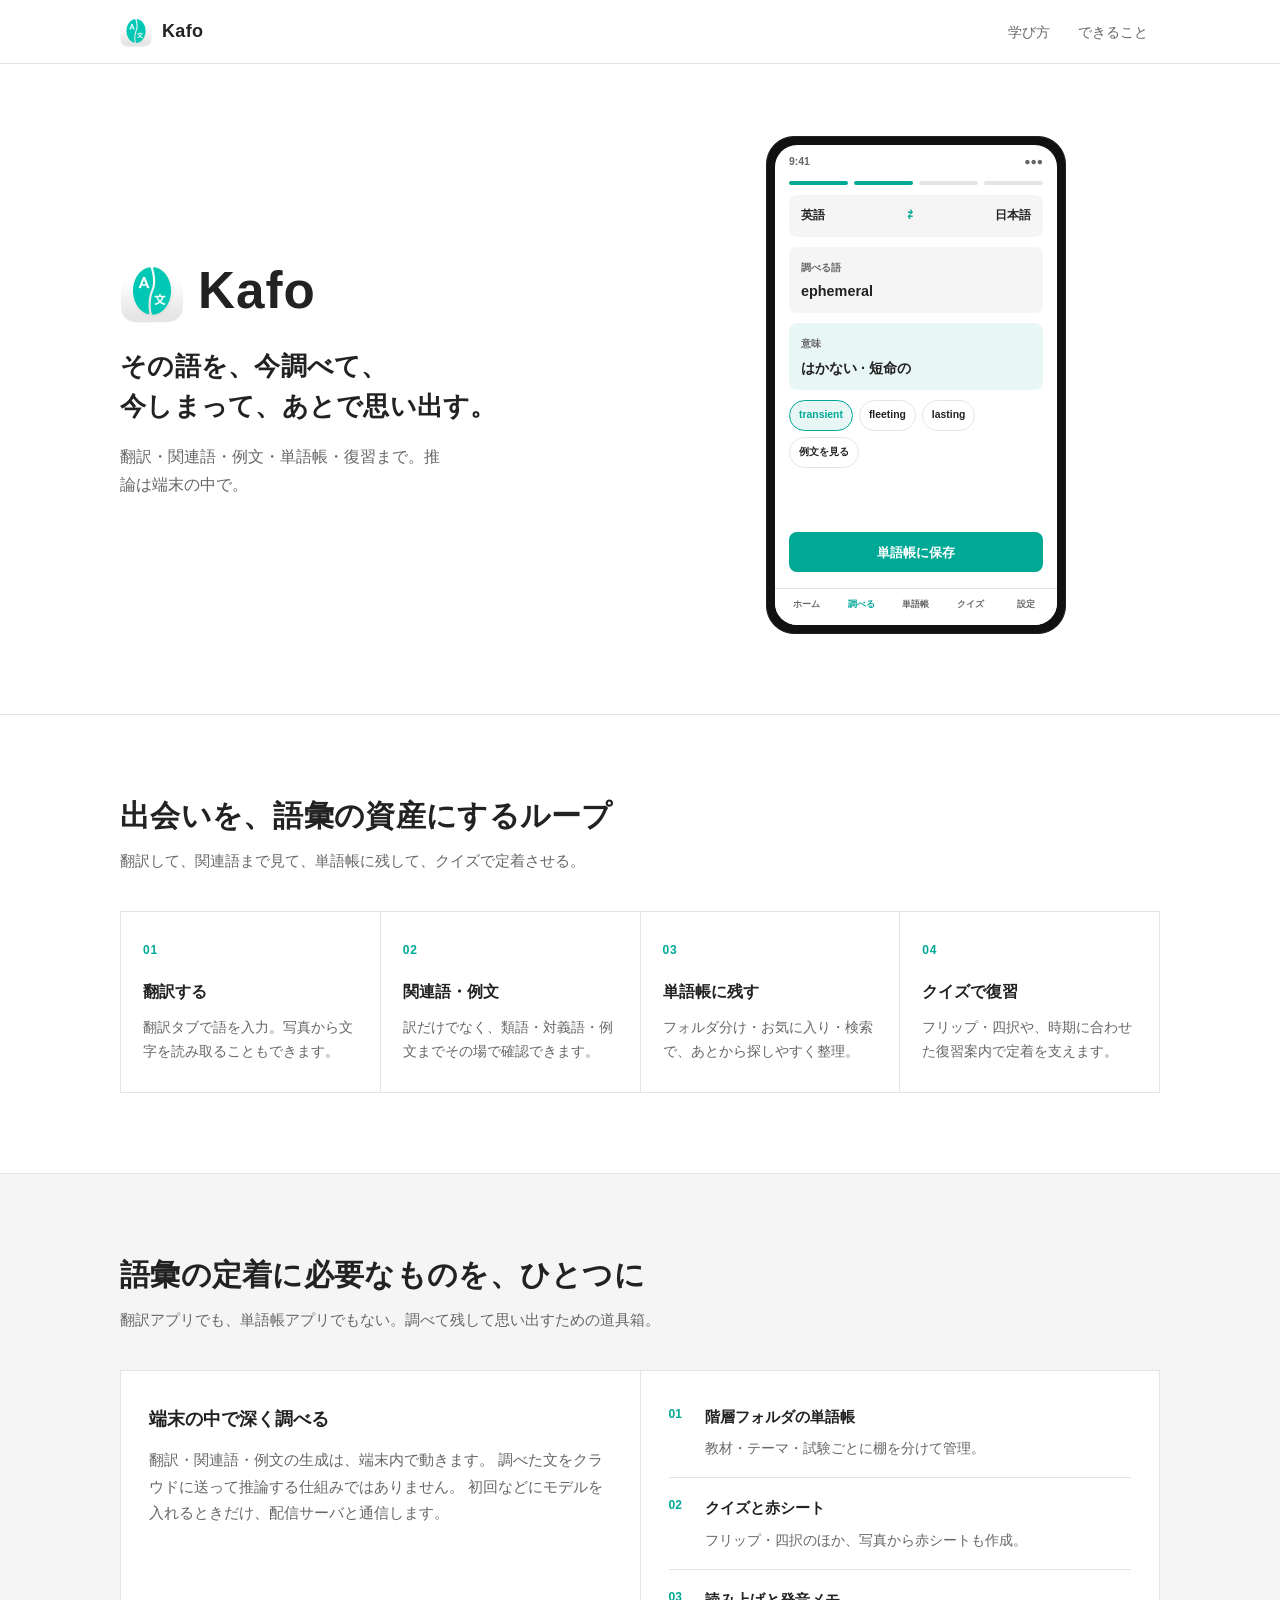
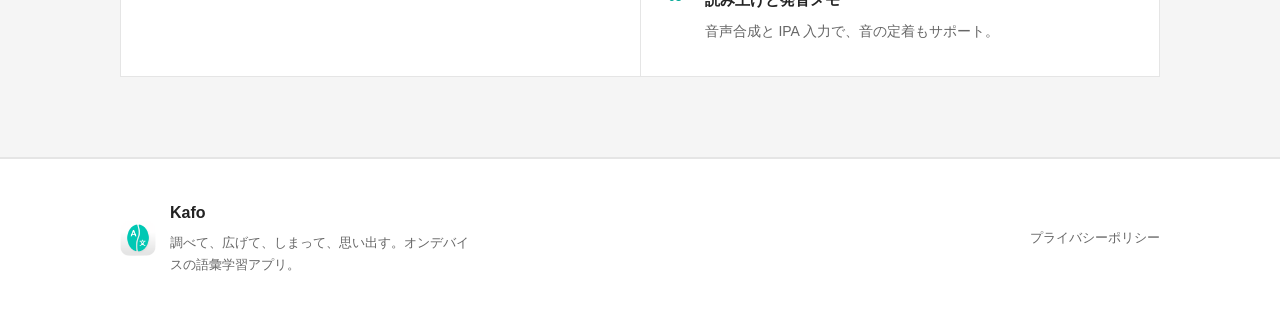
==== index.html @ c9770de7 "page" ====
<!DOCTYPE html>
<html lang="ja">
<head>
  <meta charset="utf-8">
  <meta name="viewport" content="width=device-width, initial-scale=1">
  <title>Kafo — 調べて、広げて、しまって、思い出す語彙学習</title>
  <meta name="description" content="Kafo は、出会った語を端末の中で深く理解し、単語帳に残し、忘れそうなタイミングで復習するオンデバイス語彙学習アプリです。">
  <meta name="theme-color" content="#00C8B3">
  <link rel="canonical" href="https://devcat202510-gitty.github.io/kafo-legal/">
  <link rel="icon" href="./assets/img/favicon.png" type="image/png">
  <link rel="apple-touch-icon" href="./assets/img/apple-touch-icon.png">
  <meta property="og:title" content="Kafo">
  <meta property="og:description" content="調べた語をその場で深く理解し、自分の単語帳に残す。オンデバイスの語彙学習アプリ。">
  <meta property="og:type" content="website">
  <meta property="og:url" content="https://devcat202510-gitty.github.io/kafo-legal/">
  <meta property="og:image" content="https://devcat202510-gitty.github.io/kafo-legal/assets/img/app-icon.png">
  <meta property="og:locale" content="ja_JP">
  <link rel="stylesheet" href="./assets/css/site.css">
</head>
<body>
  <a class="skip" href="#main">本文へスキップ</a>

  <header class="site-nav">
    <div class="site-nav__inner">
      <a class="brand" href="./" aria-current="page">
        <img class="brand__mark" src="./assets/img/app-icon.png" width="32" height="32" alt="">
        Kafo
      </a>
      <nav aria-label="サイト">
        <ul class="nav-links">
          <li><a href="#loop">学び方</a></li>
          <li><a href="#features">できること</a></li>
        </ul>
      </nav>
    </div>
  </header>

  <main id="main">
    <section class="hero" aria-labelledby="hero-brand">
      <div class="hero__inner">
        <div class="hero__copy">
          <div class="hero__identity">
            <img class="hero__icon" src="./assets/img/app-icon.png" width="64" height="64" alt="">
            <p class="hero__brand" id="hero-brand">Kafo</p>
          </div>
          <h1 class="hero__title">その語を、今調べて、<br>今しまって、あとで思い出す。</h1>
          <p class="hero__lede">翻訳・関連語・例文・単語帳・復習まで。推論は端末の中で。</p>
        </div>

        <div class="device" aria-hidden="true">
          <div class="device__frame">
            <div class="device__screen">
              <div class="device__status">
                <span>9:41</span>
                <span>●●●</span>
              </div>
              <div class="device__body">
                <div class="pill-bar">
                  <span class="is-on"></span>
                  <span class="is-on"></span>
                  <span></span>
                  <span></span>
                </div>
                <div class="lang-row">
                  <span>英語</span>
                  <strong>⇄</strong>
                  <span>日本語</span>
                </div>
                <div class="field">
                  <p class="field__label">調べる語</p>
                  <p class="field__text">ephemeral</p>
                </div>
                <div class="field field--result">
                  <p class="field__label">意味</p>
                  <p class="field__text">はかない · 短命の</p>
                </div>
                <div class="chip-row" data-chip-cycle>
                  <span class="chip chip--mint">transient</span>
                  <span class="chip">fleeting</span>
                  <span class="chip">lasting</span>
                  <span class="chip">例文を見る</span>
                </div>
                <div class="fake-btn">単語帳に保存</div>
              </div>
              <div class="tabbar">
                <span>ホーム</span>
                <span class="is-active">調べる</span>
                <span>単語帳</span>
                <span>クイズ</span>
                <span>設定</span>
              </div>
            </div>
          </div>
        </div>
      </div>
    </section>

    <section class="section" id="loop" aria-labelledby="loop-title">
      <div class="section__inner">
        <div class="section__head reveal">
          <h2 id="loop-title">出会いを、語彙の資産にするループ</h2>
          <p>翻訳して、関連語まで見て、単語帳に残して、クイズで定着させる。</p>
        </div>
        <div class="loop reveal">
          <article class="loop__item">
            <h3>翻訳する</h3>
            <p>翻訳タブで語を入力。写真から文字を読み取ることもできます。</p>
          </article>
          <article class="loop__item">
            <h3>関連語・例文</h3>
            <p>訳だけでなく、類語・対義語・例文までその場で確認できます。</p>
          </article>
          <article class="loop__item">
            <h3>単語帳に残す</h3>
            <p>フォルダ分け・お気に入り・検索で、あとから探しやすく整理。</p>
          </article>
          <article class="loop__item">
            <h3>クイズで復習</h3>
            <p>フリップ・四択や、時期に合わせた復習案内で定着を支えます。</p>
          </article>
        </div>
      </div>
    </section>

    <section class="section section--soft" id="features" aria-labelledby="features-title">
      <div class="section__inner">
        <div class="section__head reveal">
          <h2 id="features-title">語彙の定着に必要なものを、ひとつに</h2>
          <p>翻訳アプリでも、単語帳アプリでもない。調べて残して思い出すための道具箱。</p>
        </div>

        <div class="feature-split reveal">
          <div class="feature-panel feature-panel--mint">
            <h3>端末の中で深く調べる</h3>
            <p>
              翻訳・関連語・例文の生成は、端末内で動きます。
              調べた文をクラウドに送って推論する仕組みではありません。
              初回などにモデルを入れるときだけ、配信サーバと通信します。
            </p>
          </div>
          <div class="feature-panel">
            <ul class="feature-list">
              <li>
                <span class="dot" aria-hidden="true">01</span>
                <div>
                  <strong>階層フォルダの単語帳</strong>
                  <span>教材・テーマ・試験ごとに棚を分けて管理。</span>
                </div>
              </li>
              <li>
                <span class="dot" aria-hidden="true">02</span>
                <div>
                  <strong>クイズと赤シート</strong>
                  <span>フリップ・四択のほか、写真から赤シートも作成。</span>
                </div>
              </li>
              <li>
                <span class="dot" aria-hidden="true">03</span>
                <div>
                  <strong>読み上げと発音メモ</strong>
                  <span>音声合成と IPA 入力で、音の定着もサポート。</span>
                </div>
              </li>
            </ul>
          </div>
        </div>
      </div>
    </section>
  </main>

  <footer class="site-footer">
    <div class="site-footer__inner">
      <div class="site-footer__brand">
        <img src="./assets/img/app-icon.png" width="40" height="40" alt="">
        <div>
          <strong>Kafo</strong>
          <p>調べて、広げて、しまって、思い出す。オンデバイスの語彙学習アプリ。</p>
        </div>
      </div>
      <p class="legal-note">
        <a class="legal-note__pp" href="./privacy-policy/index.html">プライバシーポリシー</a>
      </p>
    </div>
  </footer>

  <script src="./assets/js/site.js" defer></script>
</body>
</html>
---- assets/css/site.css ----
/* Kafo site — flat corporate style (no gradients) */
:root {
  --accent: #00a896;
  --accent-soft: #e8f7f5;
  --text: #222222;
  --text-soft: #666666;
  --border: #e5e5e5;
  --muted: #f5f5f5;
  --white: #ffffff;
  --radius: 8px;
  --max: 1040px;
  --font: "Hiragino Sans", "Hiragino Kaku Gothic ProN", "Noto Sans JP",
    -apple-system, BlinkMacSystemFont, "Segoe UI", sans-serif;
  --ease: ease;
}

*,
*::before,
*::after {
  box-sizing: border-box;
}

html {
  scroll-behavior: smooth;
}

@media (prefers-reduced-motion: reduce) {
  html {
    scroll-behavior: auto;
  }
  *,
  *::before,
  *::after {
    animation: none !important;
    transition: none !important;
  }
}

body {
  margin: 0;
  color: var(--text);
  background: var(--white);
  font-family: var(--font);
  font-size: 15px;
  font-weight: 400;
  line-height: 1.8;
  -webkit-font-smoothing: antialiased;
}

img,
svg {
  display: block;
  max-width: 100%;
}

a {
  color: inherit;
}

.skip {
  position: absolute;
  left: -9999px;
  top: 0;
  z-index: 100;
  padding: 10px 14px;
  background: var(--text);
  color: var(--white);
  font-weight: 700;
}

.skip:focus {
  left: 12px;
  top: 12px;
}

/* —— Nav —— */
.site-nav {
  position: sticky;
  top: 0;
  z-index: 40;
  height: 64px;
  display: flex;
  align-items: center;
  background: var(--white);
  border-bottom: 1px solid var(--border);
}

.site-nav__inner {
  width: min(100% - 40px, var(--max));
  margin-inline: auto;
  display: flex;
  align-items: center;
  justify-content: space-between;
  gap: 16px;
}

.brand {
  display: inline-flex;
  align-items: center;
  gap: 10px;
  text-decoration: none;
  font-weight: 700;
  font-size: 1.125rem;
  letter-spacing: 0.02em;
  color: var(--text);
}

.brand__mark {
  width: 32px;
  height: 32px;
  /* PNG already has iOS squircle alpha — do not add border-radius */
  border-radius: 0;
  border: 0;
}

.nav-links {
  display: flex;
  align-items: center;
  gap: 4px;
  list-style: none;
  margin: 0;
  padding: 0;
}

.nav-links a {
  text-decoration: none;
  font-size: 0.875rem;
  font-weight: 500;
  color: var(--text-soft);
  padding: 8px 12px;
}

.nav-links a:hover {
  color: var(--text);
}

/* —— Hero —— */
.hero {
  padding: 72px 0 80px;
  background: var(--white);
  border-bottom: 1px solid var(--border);
}

.hero__inner {
  width: min(100% - 40px, var(--max));
  margin-inline: auto;
  display: grid;
  grid-template-columns: 1fr 1fr;
  gap: clamp(32px, 5vw, 64px);
  align-items: center;
}

.hero__copy {
  max-width: 34rem;
}

.hero__identity {
  display: flex;
  align-items: center;
  gap: 14px;
  margin: 0 0 24px;
}

.hero__icon {
  width: 64px;
  height: 64px;
  border-radius: 0;
  border: 0;
  flex-shrink: 0;
}

.hero__brand {
  margin: 0;
  font-size: clamp(2.4rem, 5vw, 3.2rem);
  font-weight: 700;
  line-height: 1.1;
  letter-spacing: 0.02em;
  color: var(--text);
}

.hero__title {
  margin: 0 0 16px;
  font-size: clamp(1.25rem, 2.2vw, 1.6rem);
  font-weight: 700;
  line-height: 1.55;
  letter-spacing: 0.01em;
}

.hero__lede {
  margin: 0 0 12px;
  max-width: 36ch;
  color: var(--text-soft);
  font-size: 1rem;
  line-height: 1.75;
}

.hero__note {
  margin: 0;
  color: var(--text-soft);
  font-size: 0.8125rem;
}

/* —— Phone mock —— */
.device {
  justify-self: end;
  width: min(100%, 300px);
  margin-inline: auto;
}

.device__frame {
  border-radius: 28px;
  background: #111;
  padding: 8px;
  border: 1px solid #222;
}

.device__screen {
  border-radius: 22px;
  overflow: hidden;
  background: var(--white);
  min-height: 480px;
  display: flex;
  flex-direction: column;
}

.device__status {
  height: 26px;
  display: flex;
  align-items: center;
  justify-content: space-between;
  padding: 8px 14px 0;
  font-size: 0.65rem;
  font-weight: 600;
  color: var(--text-soft);
}

.device__body {
  padding: 10px 14px 16px;
  display: flex;
  flex-direction: column;
  gap: 10px;
  flex: 1;
}

.pill-bar {
  display: grid;
  grid-template-columns: 1fr 1fr 1fr 1fr;
  gap: 6px;
}

.pill-bar span {
  height: 4px;
  border-radius: 999px;
  background: var(--border);
}

.pill-bar span.is-on {
  background: var(--accent);
}

.lang-row {
  display: flex;
  align-items: center;
  justify-content: space-between;
  gap: 8px;
  padding: 10px 12px;
  background: var(--muted);
  border-radius: var(--radius);
  font-size: 0.75rem;
  font-weight: 600;
}

.lang-row strong {
  color: var(--accent);
  font-weight: 700;
}

.field {
  padding: 12px;
  background: var(--muted);
  border-radius: var(--radius);
}

.field__label {
  margin: 0 0 4px;
  font-size: 0.65rem;
  font-weight: 600;
  color: var(--text-soft);
}

.field__text {
  margin: 0;
  font-size: 0.9rem;
  font-weight: 700;
  line-height: 1.4;
}

.field--result {
  background: var(--accent-soft);
}

.chip-row {
  display: flex;
  flex-wrap: wrap;
  gap: 6px;
}

.chip {
  padding: 5px 9px;
  border-radius: 999px;
  background: var(--white);
  border: 1px solid var(--border);
  font-size: 0.65rem;
  font-weight: 600;
}

.chip--mint {
  border-color: var(--accent);
  background: var(--accent-soft);
  color: var(--accent);
}

.fake-btn {
  margin-top: auto;
  height: 40px;
  border-radius: var(--radius);
  background: var(--accent);
  color: var(--white);
  display: grid;
  place-items: center;
  font-size: 0.8rem;
  font-weight: 700;
}

.tabbar {
  display: grid;
  grid-template-columns: repeat(5, 1fr);
  border-top: 1px solid var(--border);
  padding: 8px 4px 12px;
  background: var(--white);
}

.tabbar span {
  text-align: center;
  font-size: 0.55rem;
  font-weight: 600;
  color: var(--text-soft);
}

.tabbar span.is-active {
  color: var(--accent);
}

/* —— Sections —— */
.section {
  padding: 80px 0;
  background: var(--white);
}

.section--soft {
  background: var(--muted);
  border-top: 1px solid var(--border);
  border-bottom: 1px solid var(--border);
}

.section__inner {
  width: min(100% - 40px, var(--max));
  margin-inline: auto;
}

.section__head {
  max-width: 36rem;
  margin-bottom: 36px;
}

.section__head h2 {
  margin: 0 0 12px;
  font-size: clamp(1.4rem, 2.6vw, 1.85rem);
  font-weight: 700;
  letter-spacing: 0.01em;
  line-height: 1.4;
}

.section__head p {
  margin: 0;
  color: var(--text-soft);
  font-size: 0.95rem;
  line-height: 1.75;
}

/* Loop */
.loop {
  display: grid;
  grid-template-columns: repeat(4, 1fr);
  gap: 1px;
  background: var(--border);
  border: 1px solid var(--border);
  counter-reset: step;
}

.loop__item {
  padding: 28px 22px;
  background: var(--white);
  min-height: 160px;
}

.loop__item::before {
  counter-increment: step;
  content: "0" counter(step);
  display: block;
  margin-bottom: 16px;
  color: var(--accent);
  font-size: 0.75rem;
  font-weight: 700;
  letter-spacing: 0.06em;
}

.loop__item h3 {
  margin: 0 0 10px;
  font-size: 1rem;
  font-weight: 700;
}

.loop__item p {
  margin: 0;
  color: var(--text-soft);
  font-size: 0.875rem;
  line-height: 1.7;
}

/* Feature split */
.feature-split {
  display: grid;
  grid-template-columns: 1fr 1fr;
  gap: 1px;
  background: var(--border);
  border: 1px solid var(--border);
}

.feature-panel {
  padding: 32px 28px;
  background: var(--white);
}

.feature-panel--mint {
  background: var(--white);
}

.feature-panel h3 {
  margin: 0 0 12px;
  font-size: 1.125rem;
  font-weight: 700;
}

.feature-panel p {
  margin: 0;
  color: var(--text-soft);
  line-height: 1.75;
}

.feature-list {
  margin: 0;
  padding: 0;
  list-style: none;
  display: grid;
  gap: 0;
}

.feature-list li {
  display: grid;
  grid-template-columns: 1.5rem 1fr;
  gap: 12px;
  align-items: start;
  padding: 16px 0;
  border-top: 1px solid var(--border);
}

.feature-list li:first-child {
  border-top: 0;
  padding-top: 0;
}

.feature-list li:last-child {
  padding-bottom: 0;
}

.feature-list .dot {
  width: auto;
  height: auto;
  margin-top: 2px;
  border-radius: 0;
  background: transparent;
  box-shadow: none;
  color: var(--accent);
  font-size: 0.75rem;
  font-weight: 700;
}

.feature-list .dot--violet,
.feature-list .dot--red {
  background: transparent;
  box-shadow: none;
  color: var(--accent);
}

.feature-list strong {
  display: block;
  margin-bottom: 4px;
  font-size: 0.95rem;
  font-weight: 700;
}

.feature-list span {
  color: var(--text-soft);
  font-size: 0.875rem;
  line-height: 1.65;
}

/* Reveal */
.reveal {
  opacity: 0;
  transform: translateY(12px);
  transition: opacity 0.5s var(--ease), transform 0.5s var(--ease);
}

.reveal.is-in {
  opacity: 1;
  transform: none;
}

/* Footer */
.site-footer {
  border-top: 1px solid var(--border);
  background: var(--white);
  padding: 40px 0 48px;
}

.site-footer__inner {
  width: min(100% - 40px, var(--max));
  margin-inline: auto;
  display: flex;
  align-items: center;
  justify-content: space-between;
  gap: 24px;
}

.site-footer__brand {
  display: flex;
  align-items: center;
  gap: 14px;
  min-width: 0;
}

.site-footer__brand img {
  width: 36px;
  height: 36px;
  border-radius: 0;
  border: 0;
  flex-shrink: 0;
}

.site-footer strong {
  display: block;
  font-size: 1rem;
  font-weight: 700;
  margin-bottom: 4px;
}

.site-footer p {
  margin: 0;
  color: var(--text-soft);
  font-size: 0.8125rem;
  max-width: 42ch;
  line-height: 1.7;
}

.legal-note {
  margin: 0;
  padding: 0;
  border: 0;
  color: var(--text-soft);
  font-size: 0.75rem;
  line-height: 1.6;
  text-align: right;
  flex-shrink: 0;
}

.legal-note__pp {
  color: var(--text-soft);
  font-weight: 500;
  text-decoration: none;
}

.legal-note__pp:hover {
  color: var(--text);
  text-decoration: underline;
  text-underline-offset: 2px;
}

/* Responsive */
@media (max-width: 900px) {
  .hero {
    padding: 48px 0 56px;
  }

  .hero__inner,
  .feature-split,
  .loop {
    grid-template-columns: 1fr;
  }

  .device {
    justify-self: center;
    width: min(100%, 280px);
  }

  .loop {
    gap: 0;
    border: 0;
    background: transparent;
  }

  .loop__item {
    border: 1px solid var(--border);
    border-bottom: 0;
  }

  .loop__item:last-child {
    border-bottom: 1px solid var(--border);
  }

  .feature-split {
    gap: 0;
    border: 0;
    background: transparent;
  }

  .feature-panel {
    border: 1px solid var(--border);
  }

  .feature-panel + .feature-panel {
    border-top: 0;
  }

  .site-footer__inner {
    align-items: flex-start;
  }
}
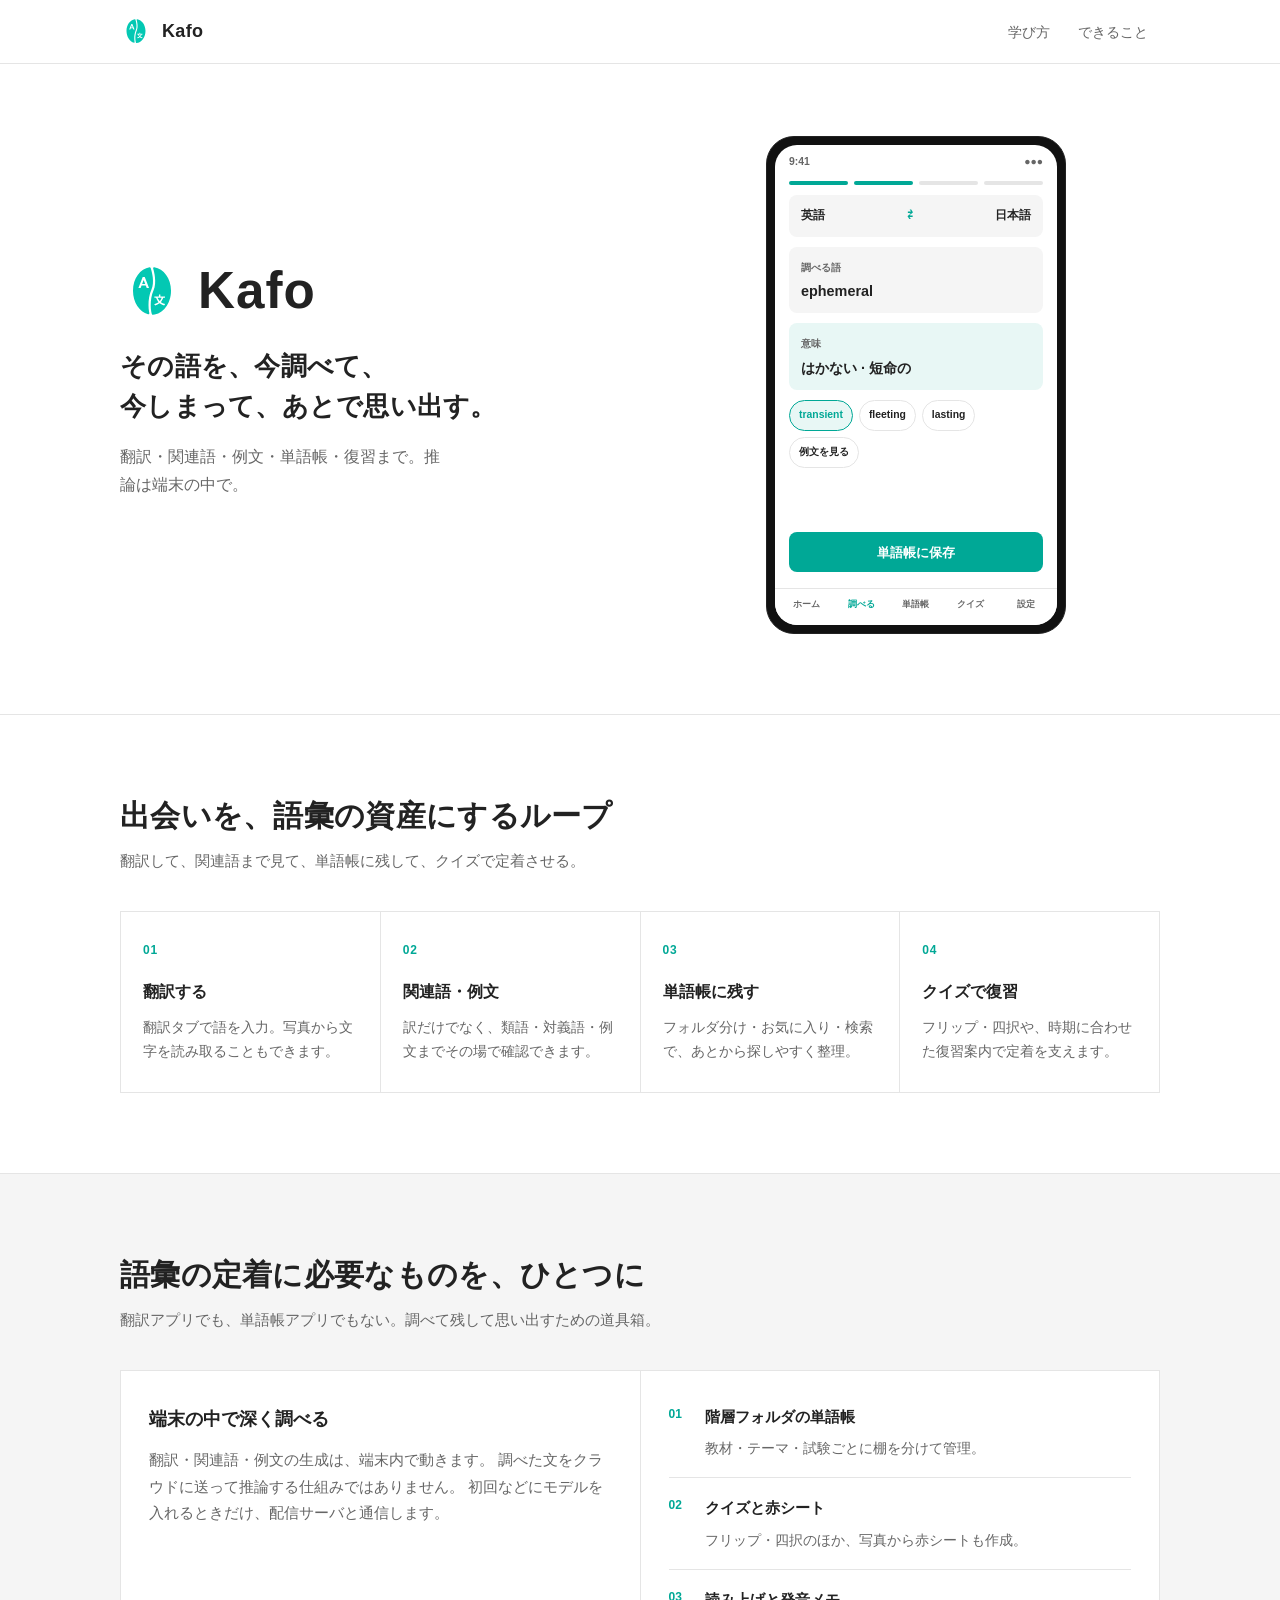
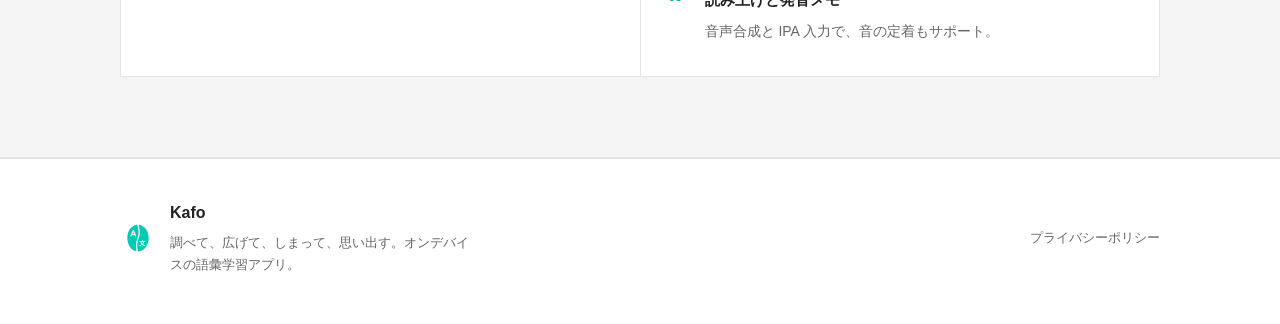
==== commit 19c61f0b: "site" ====
--- a/index.html
+++ b/index.html
@@ -7,13 +7,13 @@
   <meta name="description" content="Kafo は、出会った語を端末の中で深く理解し、単語帳に残し、忘れそうなタイミングで復習するオンデバイス語彙学習アプリです。">
   <meta name="theme-color" content="#00C8B3">
   <link rel="canonical" href="https://devcat202510-gitty.github.io/kafo-legal/">
-  <link rel="icon" href="./assets/img/favicon.png" type="image/png">
+  <link rel="icon" href="./assets/img/kafo-icon-full.svg" type="image/svg+xml">
   <link rel="apple-touch-icon" href="./assets/img/apple-touch-icon.png">
   <meta property="og:title" content="Kafo">
   <meta property="og:description" content="調べた語をその場で深く理解し、自分の単語帳に残す。オンデバイスの語彙学習アプリ。">
   <meta property="og:type" content="website">
   <meta property="og:url" content="https://devcat202510-gitty.github.io/kafo-legal/">
-  <meta property="og:image" content="https://devcat202510-gitty.github.io/kafo-legal/assets/img/app-icon.png">
+  <meta property="og:image" content="https://devcat202510-gitty.github.io/kafo-legal/assets/img/kafo-icon-full.png">
   <meta property="og:locale" content="ja_JP">
   <link rel="stylesheet" href="./assets/css/site.css">
 </head>
@@ -23,7 +23,7 @@
   <header class="site-nav">
     <div class="site-nav__inner">
       <a class="brand" href="./" aria-current="page">
-        <img class="brand__mark" src="./assets/img/app-icon.png" width="32" height="32" alt="">
+        <img class="brand__mark" src="./assets/img/kafo-icon-full.svg" width="32" height="32" alt="">
         Kafo
       </a>
       <nav aria-label="サイト">
@@ -40,7 +40,7 @@
       <div class="hero__inner">
         <div class="hero__copy">
           <div class="hero__identity">
-            <img class="hero__icon" src="./assets/img/app-icon.png" width="64" height="64" alt="">
+            <img class="hero__icon" src="./assets/img/kafo-icon-full.svg" width="64" height="64" alt="">
             <p class="hero__brand" id="hero-brand">Kafo</p>
           </div>
           <h1 class="hero__title">その語を、今調べて、<br>今しまって、あとで思い出す。</h1>
@@ -171,7 +171,7 @@
   <footer class="site-footer">
     <div class="site-footer__inner">
       <div class="site-footer__brand">
-        <img src="./assets/img/app-icon.png" width="40" height="40" alt="">
+        <img src="./assets/img/kafo-icon-full.svg" width="40" height="40" alt="">
         <div>
           <strong>Kafo</strong>
           <p>調べて、広げて、しまって、思い出す。オンデバイスの語彙学習アプリ。</p>
